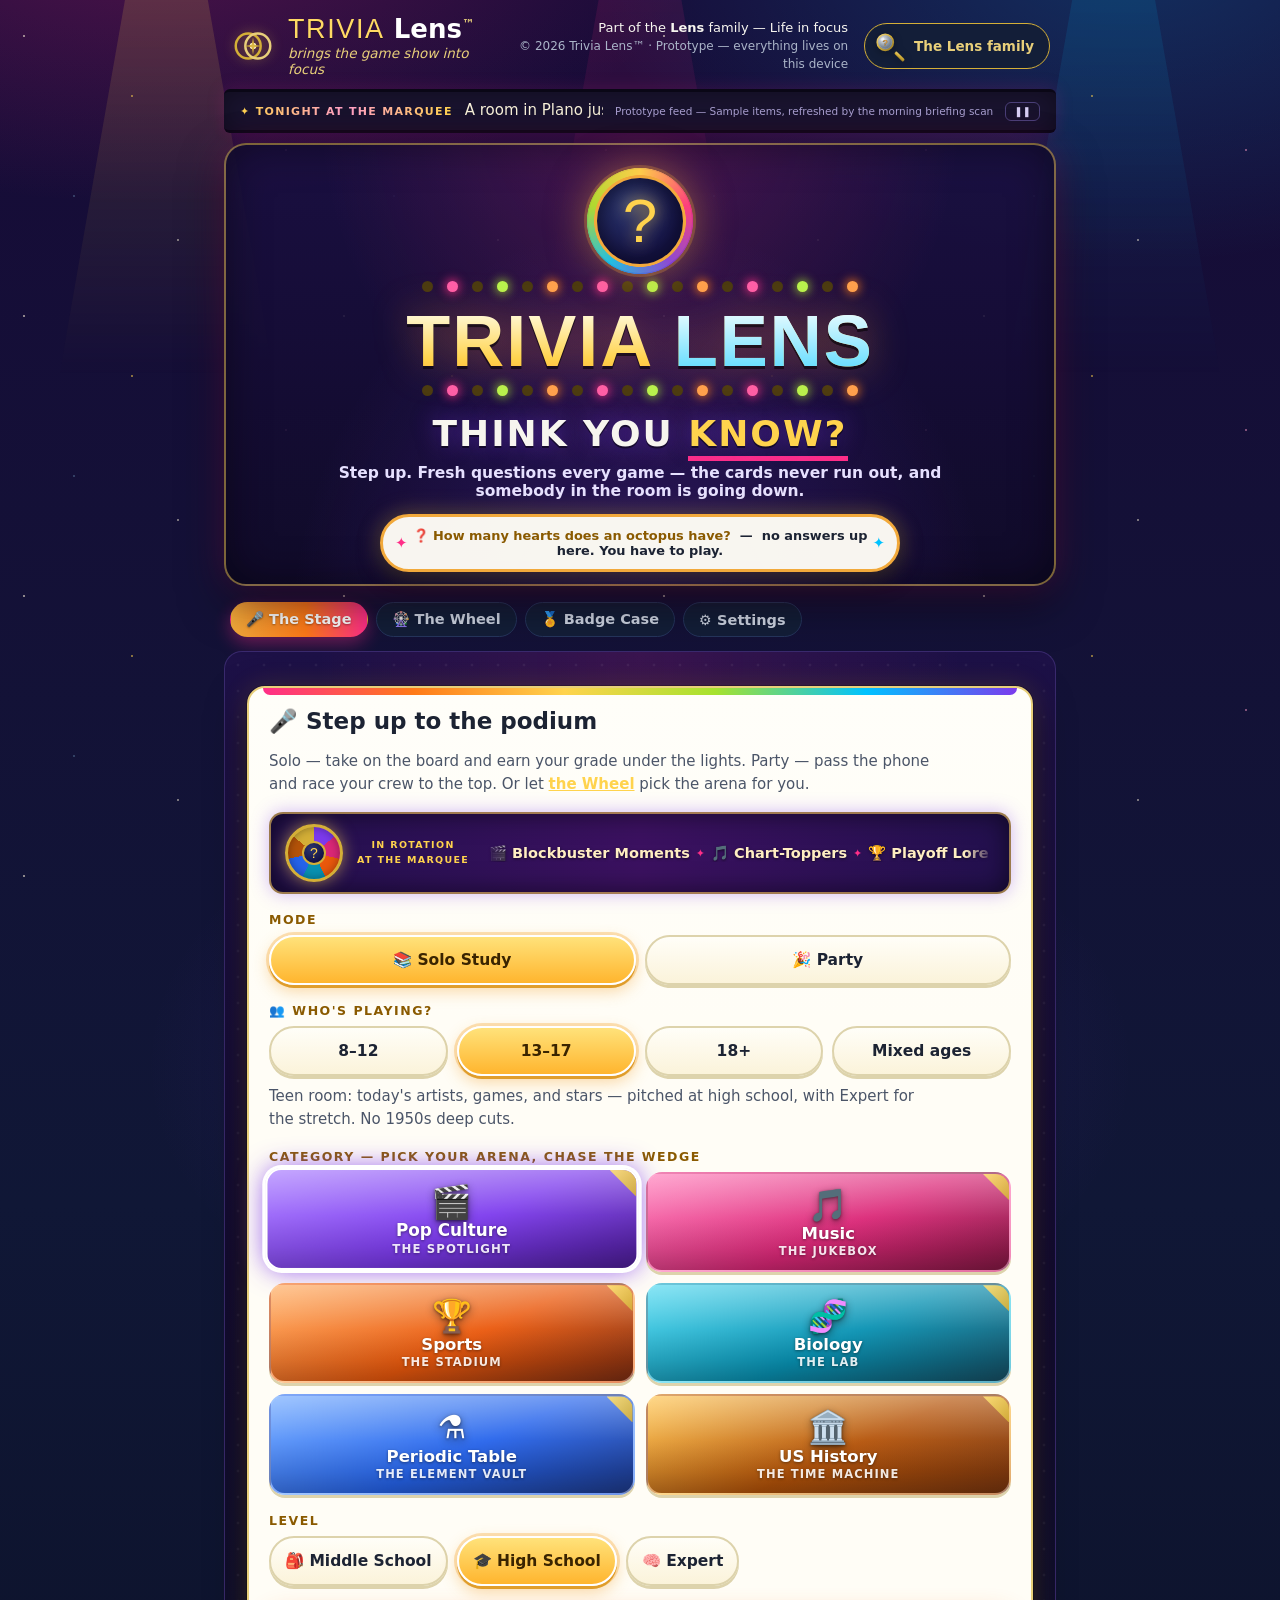
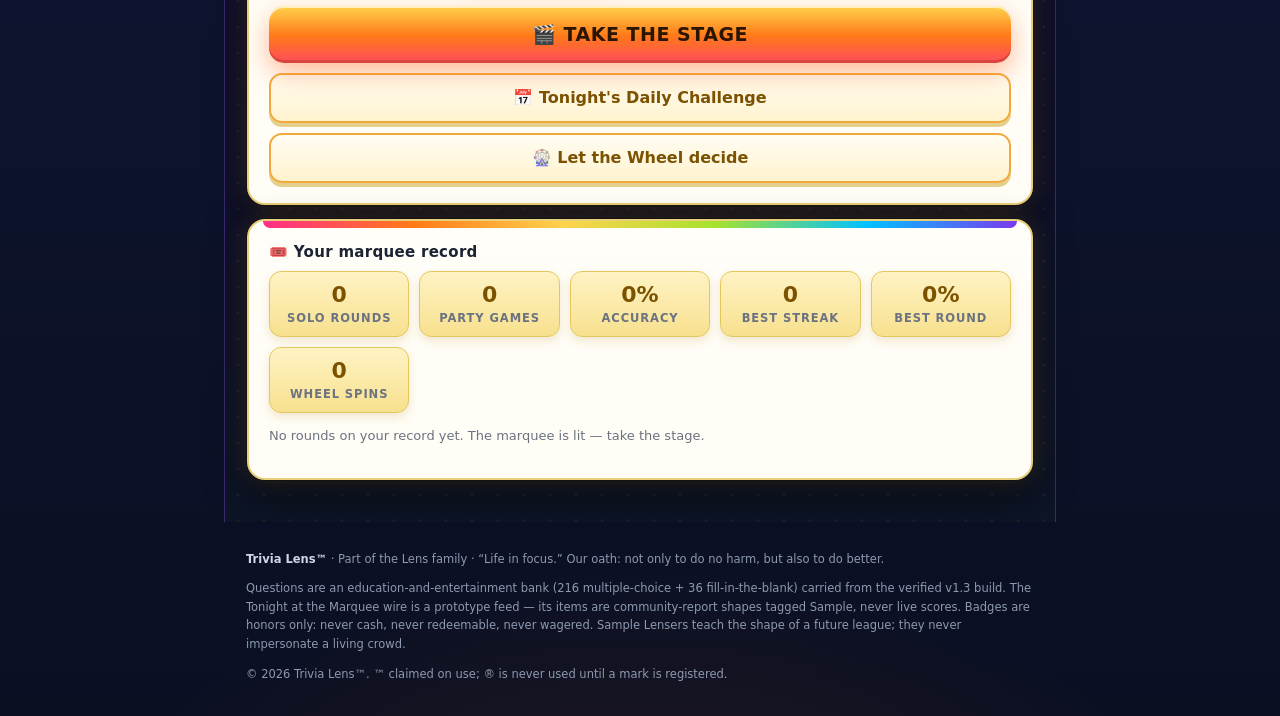
==== index.html @ 1a7205d1 "Add files via upload" ====
<!DOCTYPE html>
<html lang="en">
<head>
<meta charset="UTF-8">
<meta name="viewport" content="width=device-width, initial-scale=1.0">
<title>Trivia Lens™ — brings the game show into focus</title>
<link rel="stylesheet" href="styles.css">
</head>
<body>
<!-- THE FAMILY GLASS, TRIVIA'S WAY: the brass magnifying glass with a question mark
     glowing at its center — the lens that asks. One symbol everywhere the glass appears. -->
<svg width="0" height="0" style="position:absolute" aria-hidden="true">
  <defs>
    <radialGradient id="glassFill" cx="38%" cy="34%" r="80%">
      <stop offset="0%" stop-color="#ffffff" stop-opacity=".92"/>
      <stop offset="55%" stop-color="#dcebf5" stop-opacity=".55"/>
      <stop offset="100%" stop-color="#b9d2e4" stop-opacity=".35"/>
    </radialGradient>
    <linearGradient id="brassGrad" x1="0" y1="0" x2="1" y2="1">
      <stop offset="0%" stop-color="#f0d98c"/><stop offset="45%" stop-color="#d4af37"/><stop offset="100%" stop-color="#9a7b24"/>
    </linearGradient>
    <radialGradient id="wheelSheen" cx="35%" cy="28%" r="85%">
      <stop offset="0%" stop-color="#ffffff" stop-opacity=".30"/>
      <stop offset="45%" stop-color="#ffffff" stop-opacity=".05"/>
      <stop offset="72%" stop-color="#000000" stop-opacity="0"/>
      <stop offset="100%" stop-color="#000000" stop-opacity=".24"/>
    </radialGradient>
    <symbol id="glassQuiz" viewBox="0 0 120 120">
      <g transform="translate(86 86) rotate(45)"><rect x="-4" y="-6" width="46" height="12" rx="6" fill="url(#brassGrad)" stroke="#8a6d1c" stroke-width="1"/></g>
      <circle cx="46" cy="46" r="30" fill="url(#glassFill)"/>
      <circle cx="46" cy="46" r="30" fill="none" stroke="url(#brassGrad)" stroke-width="6.5"/>
      <circle cx="46" cy="46" r="24.5" fill="none" stroke="rgba(255,255,255,.5)" stroke-width="1.2"/>
      <text x="46" y="60" text-anchor="middle" font-family="Impact, 'Arial Black', sans-serif" font-size="34" fill="#f2a93b" stroke="#0d1526" stroke-width=".6">?</text>
      <ellipse cx="35" cy="34" rx="8" ry="5" fill="rgba(255,255,255,.55)" transform="rotate(-32 35 34)"/>
    </symbol>
  </defs>
</svg>
<canvas id="confetti" aria-hidden="true"></canvas>
<div class="stage-beams" aria-hidden="true"><i class="beam b1"></i><i class="beam b2"></i><i class="beam b3"></i></div>

<div class="app" id="appRoot">
  <header class="topbar">
    <div class="brand">
      <svg class="rings" width="46" height="46" viewBox="0 0 48 48" aria-hidden="true">
        <circle cx="19" cy="24" r="13" fill="none" stroke="#d4af37" stroke-width="2.6"/>
        <circle cx="29" cy="24" r="13" fill="none" stroke="#e8cf7a" stroke-width="2.6"/>
        <circle cx="24" cy="24" r="3.4" fill="#fff3c4"/>
        <path d="M24 15 L25.4 22.6 L33 24 L25.4 25.4 L24 33 L22.6 25.4 L15 24 L22.6 22.6 Z" fill="#d4af37" opacity="0.9"/>
      </svg>
      <div class="brandtext">
        <div class="wordmark marquee-word"><span class="wm-nm">Trivia</span> Lens<sup>™</sup></div>
        <div class="brandsub">brings the game show into focus</div>
      </div>
    </div>
    <div class="topmeta">
      <div class="house-line">Part of the <strong>Lens</strong> family — Life in focus</div>
      <div class="copy-line">© 2026 Trivia Lens™ · Prototype — everything lives on this device</div>
    </div>
    <button class="family-btn" id="familyGlassBtn" aria-expanded="false" title="The magnifying glass is the link to the whole product line">
      <svg class="glass-sm" viewBox="0 0 120 120" aria-hidden="true"><use href="#glassQuiz"/></svg>
      <span>The Lens family</span>
    </button>
  </header>

  <div class="family-panel" id="familyPanel" hidden>
    <p class="family-intro">One family, many lenses — every app its own world, all of them <strong>Life in focus</strong>. The glass that asks the questions is kin to these:</p>
    <div class="family-grid">
      <span class="family-item here"><b class="sig sig-trivia"><span class="sig-nm">Trivia</span> <span class="sig-ln">Lens</span></b><i>you're here — the game that lives in a marquee</i></span>
      <a class="family-item" href="https://tariff-lens.netlify.app" target="_blank" rel="noopener"><b class="sig sig-tariff"><span class="sig-nm">Tariff</span> <span class="sig-ln">Lens</span></b><i>live — any price, split: product, tariff, markup</i></a>
      <a class="family-item" href="https://pharmacy-lens.netlify.app" target="_blank" rel="noopener"><b class="sig sig-pharmacy"><span class="sig-nm">Pharmacy</span> <span class="sig-ln">Lens</span></b><i>live — medications, labels, and prices</i></a>
      <a class="family-item" href="https://trail-lens.netlify.app" target="_blank" rel="noopener"><b class="sig sig-trail"><span class="sig-nm">Trail</span> <span class="sig-ln">Lens</span></b><i>live — trails, walks, and flags planted</i></a>
      <a class="family-item" href="https://holy-lens.netlify.app" target="_blank" rel="noopener"><b class="sig sig-holy"><span class="sig-nm">Holy</span> <span class="sig-ln">Lens</span></b><i>live — scripture for every day</i></a>
      <span class="family-item soon"><b class="sig sig-cuisine"><span class="sig-nm">Cuisine</span> <span class="sig-ln">Lens</span></b><i>full prototype built — your kitchen, in focus</i></span>
      <span class="family-item soon"><b class="sig sig-trainer"><span class="sig-nm">Trainer</span> <span class="sig-ln">Lens</span></b><i>full prototype built — your body, in focus</i></span>
      <span class="family-item soon"><b class="sig sig-vitamin"><span class="sig-nm">Vitamin</span> <span class="sig-ln">Lens</span></b><i>full prototype built — labels, stacks, and what's really in it</i></span>
      <span class="family-item soon"><b class="sig sig-paystub"><span class="sig-nm">Pay Stub / Tax</span> <span class="sig-ln">Lens</span></b><i>full prototype built — pay stubs and W-2s, read plain</i></span>
      <span class="family-item soon"><b class="sig sig-election"><span class="sig-nm">Election</span> <span class="sig-ln">Lens</span></b><i>full prototype built — ballots, dates, and what's on yours</i></span>
      <span class="family-item soon"><b class="sig sig-label"><span class="sig-nm">Label</span> <span class="sig-ln">Lens</span></b><i>full prototype built — the dive-deeper, growing up</i></span>
      <span class="family-item soon"><b class="sig sig-party"><span class="sig-nm">Party</span> <span class="sig-ln">Lens</span></b><i>full prototype built — games for the room you're in</i></span>
      <span class="family-item soon"><b class="sig sig-mirror"><span class="sig-nm">Mirror</span> <span class="sig-ln">Lens</span></b><i>full prototype built — your skin, kept as evidence, not verdicts</i></span>
      <span class="family-item soon"><b class="sig sig-news"><span class="sig-nm">News</span> <span class="sig-ln">Lens</span></b><i>full prototype built — every side, in focus</i></span>
    </div>
  </div>

  <!-- TONIGHT AT THE MARQUEE — the living wire -->
  <div class="wire" id="tickerBar" title="Tonight at the Marquee — the trivia wire">
    <span class="wire-label">✦ TONIGHT AT THE MARQUEE</span>
    <div class="wire-track"><span class="wire-text" id="tickerText"></span></div>
    <span class="wire-tag">Prototype feed — Sample items, refreshed by the morning briefing scan</span>
    <button class="wire-pause" id="tickerPause" title="Pause the wire">❚❚</button>
  </div>

  <!-- THE MARQUEE — title screen -->
  <section class="marquee-hero" id="marqueeHero">
    <div class="lens-mark" aria-hidden="true"><span>?</span></div>
    <div class="bulbs" id="bulbsTop" aria-hidden="true"></div>
    <h1 class="marquee-title">TRIVIA <span>LENS</span></h1>
    <div class="bulbs" id="bulbsBottom" aria-hidden="true"></div>
    <p class="hook">Think you <em>know?</em></p>
    <p class="tagline">Step up. Fresh questions every game — the cards never run out, and somebody in the room is going down.</p>
    <div class="teaser" id="teaser"><small>❓ <span class="tq" id="teaserQ">How many hearts does an octopus have?</span> &nbsp;—&nbsp; no answers up here. You have to play.</small></div>
  </section>

  <nav class="tabs" id="mainTabs">
    <button class="tab active" data-view="stage">🎤 The Stage</button>
    <button class="tab" data-view="wheel">🎡 The Wheel</button>
    <button class="tab" data-view="badges">🏅 Badge Case</button>
    <button class="tab" data-view="settings">⚙️ Settings</button>
  </nav>

  <main class="stage-surface">
    <!-- ============ THE STAGE ============ -->
    <section class="view active" id="view-stage">
      <section id="setup" class="card">
        <div id="challengeBanner" class="banner hidden"></div>
        <h2>🎤 Step up to the podium</h2>
        <p class="sub">Solo — take on the board and earn your grade under the lights. Party — pass the phone and race your crew to the top. Or let <button class="linklike" data-goto="wheel">the Wheel</button> pick the arena for you.</p>
        <!-- RESTYLE 2026-10-27: the hype strip — a mini prize wheel that never stops
             spinning beside a ribbon of topics flowing through the marquee. Topics are
             FLUID here: they stream, spin, and rotate in — nothing on this stage sits fixed. -->
        <div class="hype-strip" aria-hidden="true">
          <div class="mini-wheel"><span class="mini-hub">?</span></div>
          <div class="topic-flow">
            <div class="topic-lab">In rotation<br>at the marquee</div>
            <div class="topic-window">
            <div class="topic-track">
              <span>🎬 Blockbuster Moments</span><i>✦</i><span>🎵 Chart-Toppers</span><i>✦</i><span>🏆 Playoff Lore</span><i>✦</i><span>🧬 The Human Body</span><i>✦</i><span>⚗️ Element Mysteries</span><i>✦</i><span>🏛️ Founding Moments</span><i>✦</i><span>🌊 Ocean Life</span><i>✦</i><span>🚀 Space Firsts</span><i>✦</i><span>🍿 Movie Quotes</span><i>✦</i><span>💡 Wild Inventions</span><i>✦</i><span>🗺️ World Landmarks</span><i>✦</i><span>🎮 Game Legends</span><i>✦</i>
              <span>🎬 Blockbuster Moments</span><i>✦</i><span>🎵 Chart-Toppers</span><i>✦</i><span>🏆 Playoff Lore</span><i>✦</i><span>🧬 The Human Body</span><i>✦</i><span>⚗️ Element Mysteries</span><i>✦</i><span>🏛️ Founding Moments</span><i>✦</i><span>🌊 Ocean Life</span><i>✦</i><span>🚀 Space Firsts</span><i>✦</i><span>🍿 Movie Quotes</span><i>✦</i><span>💡 Wild Inventions</span><i>✦</i><span>🗺️ World Landmarks</span><i>✦</i><span>🎮 Game Legends</span><i>✦</i>
            </div>
            </div>
          </div>
        </div>
        <div class="lbl">Mode</div>
        <div class="seg" id="modeSeg">
          <button data-mode="solo" class="on">📚 Solo Study</button>
          <button data-mode="party">🎉 Party</button>
        </div>
        <div id="partyOpts" class="hidden">
          <div class="lbl">Players (2–4)</div>
          <div class="players" id="playerInputs">
            <input id="p1" value="Player 1" maxlength="16" aria-label="Player 1 name">
            <input id="p2" value="Player 2" maxlength="16" aria-label="Player 2 name">
            <input id="p3" value="Player 3" maxlength="16" class="hidden" aria-label="Player 3 name">
            <input id="p4" value="Player 4" maxlength="16" class="hidden" aria-label="Player 4 name">
          </div>
          <div class="seg" id="countSeg">
            <button data-n="2" class="on">2 players</button>
            <button data-n="3">3</button>
            <button data-n="4">4</button>
          </div>
          <div class="lbl">Race to</div>
          <div class="seg" id="targetSeg">
            <button data-t="30">30 pts</button>
            <button data-t="50" class="on">50 pts</button>
            <button data-t="100">100 pts</button>
          </div>
        </div>
        <div class="lbl">👥 Who's playing?</div>
        <div class="seg" id="ageSeg">
          <button data-age="kids">8–12</button>
          <button data-age="teen" class="on">13–17</button>
          <button data-age="adult">18+</button>
          <button data-age="mixed">Mixed ages</button>
        </div>
        <p class="sub" id="ageNote" style="margin-top:9px;">Teen room: today's artists, games, and stars — pitched at high school, with Expert for the stretch. No 1950s deep cuts.</p>
        <div class="lbl">Category — pick your arena, chase the wedge</div>
        <div class="chips" id="catChips"></div>
        <div class="lbl">Level</div>
        <div class="chips" id="lvlChips">
          <button class="chip" data-lvl="Middle School">🎒 Middle School</button>
          <button class="chip on" data-lvl="High School">🎓 High School</button>
          <button class="chip" data-lvl="Expert">🧠 Expert</button>
        </div>
        <button class="bigbtn" id="startBtn">🎬 Take the Stage</button>
        <button class="ghostbtn" id="dailyBtn">📅 Tonight's Daily Challenge</button>
        <button class="ghostbtn" id="wheelBtnSetup">🎡 Let the Wheel decide</button>
      </section>

      <section id="game" class="card hidden">
        <div class="meta"><span id="gMeta"></span><span id="gScore"></span></div>
        <div class="timerbar"><i id="gTimer"></i></div>
        <div class="bar"><i id="gBar"></i></div>
        <div id="turnLine" class="turn"></div>
        <div id="streakLine" class="streak"></div>
        <div class="qtype" id="gType"></div>
        <div class="q" id="gQ"></div>
        <div class="answers" id="gAns"></div>
        <div class="lifelines" id="lifeRow">
          <button id="life5050">✂️ 50 : 50</button>
          <button id="lifeSkip">⏭️ Skip</button>
        </div>
        <div id="gWhy" class="why hidden"></div>
        <button class="bigbtn hidden" id="nextBtn">Next</button>
        <div class="scoreboard" id="board"></div>
      </section>

      <section id="results" class="card hidden">
        <div id="resBody"></div>
        <button class="bigbtn" id="againBtn">Play Again</button>
        <button class="ghostbtn hidden" id="challengeBtn">⚔️ Challenge a Friend</button>
        <button class="ghostbtn" id="shareBtn">📋 Copy My Result</button>
        <button class="bigbtn alt" id="newBtn">New Setup</button>
      </section>

      <section class="card record-card">
        <h3 class="card-h">🎟️ Your marquee record</h3>
        <div class="record-grid" id="recordGrid"></div>
        <div id="historyList"></div>
      </section>
    </section>

    <!-- ============ THE WHEEL ============ -->
    <section class="view" id="view-wheel">
      <div class="viewhead">
        <h2 class="stage-h">The Wheel picks the arena.</h2>
        <p class="sub">Built for the room: one spin, and whatever arena the pointer lands on deals the next round — at the level set on the Stage. The gold wedge is <strong>House Choice</strong>: the room votes, then plays. Solo players can spin too — let fate decide.</p>
      </div>
      <div class="card wheel-card">
        <div class="wheel-stage">
          <div class="wheel-pointer" aria-hidden="true">▼</div>
          <svg id="wheelSvg" viewBox="0 0 320 320" role="img" aria-label="Category wheel with six arenas plus House Choice"></svg>
          <div class="wheel-hub" aria-hidden="true">?</div>
        </div>
        <div class="wheel-result" id="wheelResult" aria-live="polite">The wheel is waiting. Give it a spin.</div>
        <div class="house-picker hidden" id="housePicker">
          <p class="sub">⭐ <strong>House Choice!</strong> The room votes — tap the arena you play:</p>
          <div class="chips" id="houseChips"></div>
        </div>
        <button class="bigbtn" id="spinBtn">🎡 SPIN</button>
        <button class="bigbtn hidden" id="playWheelBtn">▶ Play this arena</button>
        <p class="hint">Spins so far: <b id="wheelSpinCount">0</b> · Wheel rounds played: <b id="wheelRoundCount">0</b>. The wheel changes <em>how</em> the category is chosen — never the banks, the scoring, or the no-repeat rule.</p>
        <div id="wheelHistory"></div>
      </div>
    </section>

    <!-- ============ BADGES ============ -->
    <section class="view" id="view-badges">
      <div class="viewhead">
        <h2 class="stage-h">The Badge Case</h2>
        <p class="sub">Honors you earn under the lights — never bought, never random. Each one certifies a round you actually played, counted from your own on-device record.</p>
      </div>
      <div class="badgegrid" id="badgeGrid"></div>
      <div class="card lensers-card" id="lensersCard">
        <h3 class="card-h">Lensers leagues — <span class="later-tag">Later</span></h3>
        <div id="lensersBody"></div>
      </div>
    </section>

    <!-- ============ SETTINGS ============ -->
    <section class="view" id="view-settings">
      <div class="viewhead">
        <h2 class="stage-h">Settings</h2>
        <p class="sub">Trivia Lens remembers your setup on this device, so the marquee is lit the way you left it.</p>
      </div>
      <div class="card settings-card">
        <label>Your stage name <span class="set-note">used on challenge links and your record</span>
          <input type="text" id="setName" maxlength="24" placeholder="e.g. Scott"></label>
        <div class="lbl">Default level <span class="set-note">the level the Stage opens on</span></div>
        <div class="seg" id="setLvlSeg">
          <button data-lvl="Middle School">🎒 Middle School</button>
          <button data-lvl="High School" class="on">🎓 High School</button>
          <button data-lvl="Expert">🧠 Expert</button>
        </div>
        <label class="toggle-row">Wheel tick sounds
          <span class="set-note">a soft tick as each wedge passes the pointer — your browser may keep it quiet until you tap</span>
          <input type="checkbox" id="setSound"></label>
        <label class="toggle-row">Lensers presence (opt-in)
          <span class="set-note">Off by default, always. Turning it on only previews the league shape in the Badge Case — in this prototype every other Lenser shown is tagged Sample, and nothing leaves this device.</span>
          <input type="checkbox" id="setLensers"></label>
      </div>
      <div class="card settings-card">
        <h3 class="card-h">Your data</h3>
        <p class="hint">Everything — settings, records, badges, history — lives in this browser on this device (localStorage). No account, no upload.</p>
        <div class="row-actions">
          <button class="btn" id="btnExport">Export my record (JSON)</button>
          <button class="btn btn-danger-ghost" id="btnClear">Clear my trivia data</button>
        </div>
        <pre class="export-box" id="exportBox" hidden></pre>
      </div>
    </section>
  </main>

  <footer class="fineprint">
    <p><strong>Trivia Lens™</strong> · Part of the Lens family · “Life in focus.” Our oath: not only to do no harm, but also to do better.</p>
    <p>Questions are an education-and-entertainment bank (216 multiple-choice + 36 fill-in-the-blank) carried from the verified v1.3 build. The Tonight at the Marquee wire is a prototype feed — its items are community-report shapes tagged Sample, never live scores. Badges are honors only: never cash, never redeemable, never wagered. Sample Lensers teach the shape of a future league; they never impersonate a living crowd.</p>
    <p>© 2026 Trivia Lens™. ™ claimed on use; ® is never used until a mark is registered.</p>
  </footer>
</div>
<div class="toast" id="toast" hidden></div>
<script src="data.js"></script>
<script src="app.js"></script>
</body>
</html>
---- styles.css ----
/* Trivia Lens™ — prototype styles.
   House frame: Lens family navy #0d1526 / gold #d4af37 (topbar, family panel, footer stay family).
   RESTYLE 2026-10-27 — THE JACKPOT LAYER: inside that frame, Trivia is the LOUD one.
   Casino / game-show memorability mechanics, borrowed on purpose (see restyle note):
   saturated jewel gradients on a deep-violet stage glow, multicolor marquee chase bulbs,
   glossy candy buttons with shine sweeps, sparkle/star field, wedge-token category cards
   in full arena color, a perpetually spinning mini prize wheel + flowing topic ribbon
   (topics are fluid — they stream and spin in, never fixed), the big board tinted neon
   by the current arena, and celebration sparkle on every correct answer. */
:root{
  --navy:#0d1526; --navy2:#131e38; --navy-deep:#151346; --gold:#d4af37; --gold-soft:#e8cf7a;
  --gold-hot:#ffd34d; --gold-stage:#f2a93b; --paper:#f7f5ef; --ink:#1c2333; --mut:#5a6478;
  --card:#fffdf6; --green:#22c55e; --red:#ef4444;
  --pink:#ff2e88; --tanger:#ff7a18; --lime:#a6e22e; --cyan:#00c2ff; --violet:#7c3aed; --magenta:#e0218a;
  --c-pop:#7c3aed; --c-music:#db2777; --c-sports:#ea580c; --c-bio:#0891b2; --c-elem:#2563eb; --c-hist:#b45309;
  --sans:'Segoe UI',system-ui,-apple-system,'Helvetica Neue',Arial,sans-serif;
  --show:Impact,'Arial Black','Helvetica Neue',Arial,sans-serif;
}
*{box-sizing:border-box}
html,body{margin:0;padding:0}
body{color:var(--ink);font-family:var(--sans);-webkit-font-smoothing:antialiased;overflow-x:hidden;
  background:
    radial-gradient(900px 480px at 12% -4%, rgba(219,39,119,.30), transparent 62%),
    radial-gradient(880px 500px at 88% -2%, rgba(0,194,255,.20), transparent 62%),
    radial-gradient(760px 480px at 50% 46%, rgba(124,58,237,.20), transparent 65%),
    radial-gradient(1050px 720px at 50% 112%, rgba(255,122,24,.14), transparent 60%),
    linear-gradient(180deg,#170b38 0%,#101736 52%,#0a0f22 100%);
  background-color:#0d1526}
/* the sparkle field — a slow-twinkle star layer behind everything */
body::after{content:"";position:fixed;inset:0;z-index:0;pointer-events:none;opacity:.55;
  background-image:
    radial-gradient(2px 2px at 24px 36px, rgba(255,246,218,.95) 50%, transparent 51%),
    radial-gradient(1.6px 1.6px at 132px 96px, rgba(255,211,77,.9) 50%, transparent 51%),
    radial-gradient(1.3px 1.3px at 218px 44px, rgba(255,255,255,.75) 50%, transparent 51%),
    radial-gradient(2.2px 2.2px at 286px 150px, rgba(255,158,199,.85) 50%, transparent 51%),
    radial-gradient(1.4px 1.4px at 74px 196px, rgba(160,225,255,.85) 50%, transparent 51%),
    radial-gradient(1.8px 1.8px at 178px 240px, rgba(255,246,218,.8) 50%, transparent 51%);
  background-size:320px 280px;
  animation:twinkle 3.4s ease-in-out infinite alternate}
@keyframes twinkle{from{opacity:.28}to{opacity:.62}}
.app{max-width:860px;margin:0 auto;min-height:100vh;display:flex;flex-direction:column;position:relative;z-index:1}
button{font-family:var(--sans);cursor:pointer}
input,select{font-family:var(--sans);font-size:15px;padding:8px 10px;border:1px solid #c9c2ae;border-radius:8px;background:#fff;color:var(--ink)}
.hidden{display:none !important}
.sampletag{display:inline-block;background:var(--gold);color:var(--navy);font-size:10px;font-weight:700;letter-spacing:.06em;padding:1px 6px;border-radius:99px;vertical-align:middle;text-transform:uppercase}

/* sweeping spotlights — hotter, more colorful */
.stage-beams{position:fixed;inset:0;pointer-events:none;z-index:0;overflow:hidden}
.stage-beams .beam{position:absolute;top:-12vh;width:22vw;min-width:150px;height:75vh;
  background:linear-gradient(to bottom,rgba(255,211,77,.20),rgba(255,211,77,0) 72%);
  clip-path:polygon(42% 0,58% 0,100% 100%,0 100%);filter:blur(2px);transform-origin:50% 0}
.stage-beams .b1{left:2%;animation:sweep1 11s ease-in-out infinite alternate}
.stage-beams .b2{left:39%;background:linear-gradient(to bottom,rgba(255,46,136,.15),rgba(255,46,136,0) 72%);animation:sweep2 14s ease-in-out infinite alternate}
.stage-beams .b3{right:2%;background:linear-gradient(to bottom,rgba(0,194,255,.15),rgba(0,194,255,0) 72%);animation:sweep1 12s ease-in-out infinite alternate-reverse}
@keyframes sweep1{from{transform:rotate(-13deg)}to{transform:rotate(13deg)}}
@keyframes sweep2{from{transform:rotate(10deg)}to{transform:rotate(-10deg)}}

/* ---------- top bar (house) ---------- */
.topbar{display:flex;justify-content:space-between;align-items:center;gap:16px;padding:14px 20px 10px;color:var(--paper)}
.brand{display:flex;align-items:center;gap:12px}
.rings{flex:none;filter:drop-shadow(0 0 6px rgba(212,175,55,.45))}
.wordmark{font-size:26px;font-weight:800;color:#fff}
.wordmark sup{font-size:12px;color:var(--gold-soft)}
.marquee-word .wm-nm{font-family:var(--show);font-weight:400;text-transform:uppercase;letter-spacing:.06em;color:#ffd964;text-shadow:0 1px 0 rgba(0,0,0,.5);font-size:27px}
.brandsub{font-size:13.5px;color:var(--gold-soft);font-style:italic}
.topmeta{text-align:right;font-size:12px;color:#aab4c8;line-height:1.5}
.topmeta .house-line{color:var(--paper);font-size:13px}
.glass-sm{width:32px;height:32px;flex:none;filter:drop-shadow(0 2px 4px rgba(0,0,0,.4))}
.family-btn{display:flex;align-items:center;gap:9px;background:var(--navy2);border:1.5px solid var(--gold);color:var(--gold-soft);border-radius:99px;padding:6px 15px 6px 8px;font-size:13.5px;font-weight:700;flex:none}
.family-btn:hover{background:#1b2a4a;color:#fff}
.family-panel{margin:10px 14px 0;background:var(--navy2);border:1px solid #2c3d68;border-radius:12px;padding:14px 18px;color:#cfd6e4}
.family-panel[hidden]{display:none}
.family-intro{margin:0 0 10px;font-size:13.5px;line-height:1.5}
.family-intro strong{color:var(--gold-soft)}
.family-grid{display:flex;flex-wrap:wrap;gap:8px}
.family-item{display:flex;flex-direction:column;gap:1px;background:#0d1526;border:1px solid #26355c;border-radius:10px;padding:8px 12px;color:#cfd6e4;text-decoration:none;min-width:150px}
.family-item b{color:#fff;font-size:14px}
.family-item i{font-style:normal;font-size:11.5px;color:#93a1ba}
a.family-item:hover{border-color:var(--gold)}
.family-item.here{border-color:var(--gold);background:#16233f}
.family-item.soon{opacity:.8;border-style:dashed}
.sig{display:inline-block;line-height:1.2;white-space:nowrap}
.sig .sig-ln{color:var(--gold-soft);font-size:.8em;font-weight:700;letter-spacing:.04em}
.sig-cuisine .sig-nm{font-family:'Segoe Print','Bradley Hand',cursive;font-size:19px;font-weight:400;color:#fff}
.sig-tariff{font-family:'Arial Narrow',Arial,sans-serif;font-weight:800;text-transform:uppercase;letter-spacing:.15em;font-size:13.5px;color:#f6efdb}
.sig-pharmacy{font-family:'Arial Rounded MT Bold',Verdana,sans-serif;font-weight:700;font-size:14.5px;color:#a9e2d3}
.sig-trail{font-family:Georgia,serif;font-weight:700;text-transform:uppercase;letter-spacing:.13em;font-size:13px;color:#e2a75e}
.sig-holy{font-family:'Palatino Linotype',Georgia,serif;font-variant:small-caps;font-weight:600;letter-spacing:.06em;font-size:16.5px;color:#f1e6c4}
.sig-label{font-family:'Helvetica Neue',Arial,sans-serif;text-transform:uppercase;letter-spacing:.17em;font-weight:700;font-size:12.5px;color:#e9e5d6}
.sig-trainer{font-family:'Arial Black',Arial,sans-serif;font-style:italic;font-weight:900;text-transform:uppercase;font-size:13px;color:#f4f4ec}
.sig-vitamin{font-family:'Helvetica Neue',Arial,sans-serif;font-weight:700;letter-spacing:.05em;font-size:14px;color:#f2f0e4;border-top:2.5px solid #e8e4d2;padding-top:3px}
.sig-paystub{font-family:'Courier New',monospace;font-weight:700;text-transform:uppercase;letter-spacing:.09em;font-size:12.5px;color:#cfe0b8}
.sig-election{font-family:'Franklin Gothic Medium','Arial Narrow',Arial,sans-serif;font-weight:600;text-transform:uppercase;letter-spacing:.1em;font-size:13.5px;color:#ece7da}
.sig-trivia{font-family:var(--show);font-weight:400;text-transform:uppercase;letter-spacing:.06em;font-size:15px;color:#ffd964;text-shadow:0 1px 0 rgba(0,0,0,.5)}
.sig-trivia .sig-ln{font-size:.85em}
.sig-party{font-family:'Trebuchet MS',Verdana,sans-serif;font-weight:700;letter-spacing:.03em;font-size:14.5px;color:#ffb59d}
.sig-mirror{font-family:Didot,'Bodoni MT',Georgia,serif;font-weight:500;letter-spacing:.09em;font-size:15.5px;color:#f3e9e4}
.sig-news{font-family:Georgia,serif;font-weight:800;letter-spacing:.015em;font-size:15px;color:#f5f2ea}

/* ---------- wire ticker ---------- */
.wire{display:flex;align-items:center;gap:12px;background:#1a1430;border-top:3px solid #0a0716;border-bottom:3px solid #0a0716;color:#f4ecd2;padding:8px 16px;margin:2px 14px 0;border-radius:6px;box-shadow:inset 0 0 24px rgba(0,0,0,.4),0 0 18px rgba(224,33,138,.18)}
.wire-label{font-size:11px;font-weight:700;letter-spacing:.12em;white-space:nowrap;
  background:linear-gradient(90deg,var(--gold-hot),#ff9ec7,var(--gold-hot));-webkit-background-clip:text;background-clip:text;color:transparent}
.wire-track{flex:1;overflow:hidden;min-height:22px}
.wire-text{font-size:15px;color:#f7f0d8;white-space:nowrap;display:inline-block;transition:opacity .45s ease}
.wire-text b{color:var(--gold-hot)}
.wire-tag{font-size:10.5px;color:#a99fd0;white-space:nowrap}
.wire-pause{background:transparent;border:1px solid #4a3f78;color:#d8cff5;border-radius:6px;font-size:10px;padding:3px 8px}

/* ---------- the marquee ---------- */
.marquee-hero{text-align:center;padding:22px 16px 10px;color:var(--paper);position:relative;margin:10px 14px 0;border-radius:22px;
  background:radial-gradient(ellipse at 50% -10%,rgba(255,46,136,.22),transparent 55%),radial-gradient(ellipse at 50% 115%,rgba(124,58,237,.28),transparent 60%),linear-gradient(180deg,rgba(27,16,66,.88),rgba(16,10,40,.88));
  border:2px solid rgba(255,211,77,.45);
  box-shadow:0 0 34px rgba(224,33,138,.22),0 18px 44px rgba(0,0,0,.5),inset 0 0 44px rgba(0,0,0,.45)}
.lens-mark{width:104px;height:104px;margin:2px auto 6px;border-radius:50%;border:9px solid var(--gold-stage);
  background:radial-gradient(circle at 35% 30%,#2a3570,var(--navy-deep) 68%);
  display:flex;align-items:center;justify-content:center;position:relative;isolation:isolate;
  box-shadow:0 0 0 4px rgba(242,169,59,.25),0 0 40px rgba(242,169,59,.5),inset 0 0 24px rgba(0,0,0,.55);
  animation:markPulse 2.6s ease-in-out infinite}
/* a rainbow casino ring slowly circling the family glass */
.lens-mark::after{content:"";position:absolute;inset:-17px;border-radius:50%;z-index:-1;
  background:conic-gradient(from 0deg,#ffd34d,#ff2e88,#7c3aed,#00c2ff,#a6e22e,#ffd34d);
  -webkit-mask:radial-gradient(closest-side,transparent 76%,#000 77%,#000 88%,transparent 89%);
          mask:radial-gradient(closest-side,transparent 76%,#000 77%,#000 88%,transparent 89%);
  opacity:.85;animation:ringSpin 16s linear infinite}
@keyframes ringSpin{to{transform:rotate(360deg)}}
.lens-mark span{font-family:var(--show);font-size:62px;line-height:1;color:var(--gold-hot);text-shadow:0 0 16px rgba(255,211,77,.85)}
@keyframes markPulse{0%,100%{box-shadow:0 0 0 4px rgba(242,169,59,.22),0 0 30px rgba(242,169,59,.4),inset 0 0 24px rgba(0,0,0,.55)}50%{box-shadow:0 0 0 6px rgba(242,169,59,.32),0 0 56px rgba(242,169,59,.7),inset 0 0 24px rgba(0,0,0,.55)}}
.bulbs{display:flex;justify-content:center;gap:14px;height:16px;margin:8px auto;max-width:520px}
.bulbs i{width:11px;height:11px;border-radius:50%;background:#4a3a10;flex:none;transition:background .1s,box-shadow .1s}
/* multicolor chase — every sixth bulb takes a different jewel color */
.bulbs i.on{background:var(--gold-hot);box-shadow:0 0 10px 2px rgba(255,211,77,.75)}
.bulbs i:nth-child(6n+2).on{background:#ff5ea8;box-shadow:0 0 10px 2px rgba(255,46,136,.7)}
.bulbs i:nth-child(6n+3).on{background:#4dd8ff;box-shadow:0 0 10px 2px rgba(0,194,255,.7)}
.bulbs i:nth-child(6n+4).on{background:#b8f34d;box-shadow:0 0 10px 2px rgba(166,226,46,.65)}
.bulbs i:nth-child(6n+5).on{background:#b78bff;box-shadow:0 0 10px 2px rgba(124,58,237,.75)}
.bulbs i:nth-child(6n).on{background:#ffa14d;box-shadow:0 0 10px 2px rgba(255,122,24,.7)}
.marquee-title{font-family:var(--show);font-size:clamp(46px,10.5vw,72px);letter-spacing:2px;text-transform:uppercase;line-height:1;margin:4px 0;
  background:linear-gradient(180deg,#fff8d6 5%,#ffd34d 34%,#ff7a18 68%,#ff2e88 105%);
  background-size:100% 220%;-webkit-background-clip:text;background-clip:text;color:transparent;
  filter:drop-shadow(0 3px 0 rgba(0,0,0,.55)) drop-shadow(0 0 20px rgba(255,150,50,.4));
  animation:titleShimmer 5.5s ease-in-out infinite alternate}
@keyframes titleShimmer{from{background-position:50% 0%}to{background-position:50% 62%}}
.marquee-title span{background:linear-gradient(180deg,#eafcff 5%,#4dd8ff 45%,#2563eb 105%);background-size:100% 220%;-webkit-background-clip:text;background-clip:text;color:transparent}
.hook{margin:12px 0 0;font-size:clamp(25px,5.8vw,36px);font-weight:900;letter-spacing:2px;color:var(--paper);text-transform:uppercase;text-shadow:0 2px 0 rgba(0,0,0,.5),0 0 22px rgba(124,58,237,.5)}
.hook em{font-style:normal;color:var(--gold-hot);border-bottom:5px solid var(--pink);padding-bottom:2px}
.tagline{color:#e6e0ff;font-size:15.5px;margin:10px auto 0;font-weight:600;max-width:56ch}
.teaser{margin:14px auto 2px;max-width:520px;background:rgba(255,253,246,.97);color:var(--ink);border:3px solid var(--gold-stage);border-radius:999px;padding:11px 18px;font-size:15.5px;font-weight:800;box-shadow:0 8px 24px rgba(0,0,0,.4),0 0 22px rgba(255,211,77,.35);transition:opacity .35s;min-height:48px;display:flex;align-items:center;justify-content:center;text-align:center;position:relative}
.teaser::before,.teaser::after{content:"✦";position:absolute;color:var(--pink);font-size:15px;animation:sparkPulse 1.6s ease-in-out infinite alternate}
.teaser::before{left:12px}.teaser::after{right:12px;color:var(--cyan);animation-delay:.8s}
@keyframes sparkPulse{from{opacity:.35;transform:scale(.8) rotate(0deg)}to{opacity:1;transform:scale(1.2) rotate(24deg)}}
.teaser.fade{opacity:.15}
.teaser .tq{color:#8a5a00}

/* ---------- tabs ---------- */
.tabs{display:flex;flex-wrap:wrap;gap:8px;padding:16px 20px 0}
.tab{background:var(--navy2);color:#cfd6e4;border:1px solid #26355c;border-radius:99px;padding:8px 15px;font-size:14.5px;font-weight:600}
.tab:hover{border-color:var(--gold)}
.tab.active{background:linear-gradient(90deg,var(--gold-stage),var(--tanger) 55%,var(--pink));color:#fff;border-color:transparent;font-weight:800;box-shadow:0 6px 18px rgba(255,46,136,.4);text-shadow:0 1px 2px rgba(0,0,0,.35)}

/* ---------- stage surface & cards ---------- */
.stage-surface{flex:1;margin:14px 14px 0;border-radius:18px 18px 0 0;padding:20px 22px 28px;
  background:
    radial-gradient(rgba(255,255,255,.055) 1.2px, transparent 1.7px) 0 0/26px 26px,
    radial-gradient(ellipse at 50% 0%,rgba(255,46,136,.13),transparent 55%),
    linear-gradient(180deg,#1d1147,#120b31 42%,#0d1526);
  border:1px solid #3a2a6e;border-bottom:none;color:var(--paper)}
.view{display:none}.view.active{display:block}
.viewhead{margin-bottom:12px}
.viewhead .sub,.sub{color:#c9cdea;font-size:15px;line-height:1.55;max-width:70ch}
.stage-h{font-family:var(--show);font-weight:400;letter-spacing:.05em;text-transform:uppercase;font-size:27px;margin:0 0 4px;color:#fff;text-shadow:0 0 18px rgba(255,46,136,.35)}
.card{background:linear-gradient(180deg,#fffef9,var(--card) 30%);color:var(--ink);border-radius:18px;padding:20px;margin:14px 0;position:relative;
  border:2px solid #e8cf7a;
  box-shadow:0 0 0 1px rgba(0,0,0,.25),0 0 26px rgba(255,180,60,.16),0 16px 38px rgba(0,0,0,.55)}
.card::before{content:"";position:absolute;top:0;left:14px;right:14px;height:7px;border-radius:0 0 8px 8px;
  background:linear-gradient(90deg,var(--pink),var(--tanger),var(--gold-hot),var(--lime),var(--cyan),var(--violet))}
.card.pop{animation:pop .35s ease}.card.shake{animation:shake .4s ease}
@keyframes pop{0%{transform:scale(1)}40%{transform:scale(1.015)}100%{transform:scale(1)}}
@keyframes shake{0%,100%{transform:translateX(0)}25%{transform:translateX(-7px)}75%{transform:translateX(7px)}}
.card h2{margin:0 0 6px;font-size:23px;font-weight:900}
.card .sub{color:#4b5568}
.card-h{margin:2px 0 10px;font-size:15px;letter-spacing:.02em}
.lbl{font-size:12.5px;font-weight:900;letter-spacing:1.5px;text-transform:uppercase;color:#8a5a00;margin:18px 0 8px}
.lbl:first-child{margin-top:0}
.seg{display:flex;gap:9px;flex-wrap:wrap}
.seg button{flex:1;min-width:110px}
button.chip,.seg button{appearance:none;border:2.5px solid #ddd3ac;background:linear-gradient(180deg,#fffef8,#fbf3da);color:var(--ink);border-radius:999px;padding:11px 14px;font-size:15.5px;font-weight:700;cursor:pointer;min-height:50px;box-shadow:0 3px 0 #ddd3ac;transition:transform .12s ease,box-shadow .12s ease}
button.chip:hover,.seg button:hover{transform:translateY(-2px)}
button.chip.on,.seg button.on{border-color:#fff;background:linear-gradient(180deg,#ffe27a,#ffb52e);color:#3a2400;box-shadow:0 0 0 3px rgba(242,169,59,.35),0 6px 16px rgba(242,169,59,.45),0 3px 0 #c98f1b}
.chips{display:flex;flex-wrap:wrap;gap:9px}

/* ---------- the hype strip: fluid topics, live on the home card ---------- */
.hype-strip{display:flex;align-items:center;gap:14px;margin:14px 0 2px;padding:10px 14px;border-radius:14px;overflow:hidden;position:relative;
  background:linear-gradient(90deg,#22104d,#3b1160 50%,#22104d);border:2px solid rgba(255,211,77,.55);
  box-shadow:inset 0 0 26px rgba(0,0,0,.55),0 0 18px rgba(124,58,237,.35)}
/* the mini prize wheel — the app's own 7-wedge wheel in miniature (six arena colors
   + the gold House wedge), spinning forever: topics never sit still on this stage */
.mini-wheel{width:58px;height:58px;flex:none;border-radius:50%;position:relative;
  border:3px solid var(--gold);box-shadow:0 0 16px rgba(255,211,77,.55),inset 0 0 10px rgba(0,0,0,.35);
  background:conic-gradient(var(--c-pop) 0deg 51.4deg,var(--c-music) 51.4deg 102.9deg,var(--c-sports) 102.9deg 154.3deg,var(--c-bio) 154.3deg 205.7deg,var(--c-elem) 205.7deg 257.1deg,var(--c-hist) 257.1deg 308.6deg,var(--gold) 308.6deg 360deg);
  animation:wheelSpin 22s linear infinite}
@keyframes wheelSpin{to{transform:rotate(360deg)}}
.mini-hub{position:absolute;top:50%;left:50%;transform:translate(-50%,-50%);width:24px;height:24px;border-radius:50%;
  background:radial-gradient(circle at 35% 30%,#2a3570,var(--navy-deep) 70%);border:2px solid var(--gold);
  color:var(--gold-hot);font-family:var(--show);font-size:14px;display:flex;align-items:center;justify-content:center}
.topic-flow{flex:1;display:flex;align-items:center;gap:14px;min-width:0}
.topic-window{flex:1;overflow:hidden;min-width:0;
  -webkit-mask-image:linear-gradient(90deg,transparent,#000 6%,#000 94%,transparent);mask-image:linear-gradient(90deg,transparent,#000 6%,#000 94%,transparent)}
.topic-lab{flex:none;font-size:9.5px;font-weight:900;letter-spacing:.14em;text-transform:uppercase;color:var(--gold-hot);line-height:1.5;text-align:center}
.topic-track{display:inline-flex;align-items:center;white-space:nowrap;will-change:transform;animation:topicFlow 30s linear infinite}
.topic-track span{font-size:14.5px;font-weight:800;color:#ffeec2;padding:0 6px;text-shadow:0 1px 3px rgba(0,0,0,.6)}
.topic-track i{font-style:normal;font-size:11px;color:var(--pink)}
.topic-track i:nth-of-type(3n){color:var(--cyan)}.topic-track i:nth-of-type(4n){color:var(--lime)}
@keyframes topicFlow{from{transform:translateX(0)}to{transform:translateX(-50%)}}

/* ---------- category chips: glossy wedge tokens in full arena color ---------- */
#catChips,#houseChips{display:grid;grid-template-columns:1fr 1fr;gap:11px}
#catChips .chip,#houseChips .chip{border-radius:16px;padding:14px 10px 12px;display:flex;flex-direction:column;align-items:center;gap:1px;min-height:98px;justify-content:center;position:relative;overflow:hidden;color:#fff;border:2.5px solid rgba(255,255,255,.35);text-shadow:0 1px 3px rgba(0,0,0,.45)}
#catChips .chip::after,#houseChips .chip::after{content:"";position:absolute;inset:0;pointer-events:none;
  background:linear-gradient(180deg,rgba(255,255,255,.34),rgba(255,255,255,.05) 46%,rgba(0,0,0,.10) 78%,rgba(0,0,0,.22))}
/* the wedge notch — a small gold wedge pinned to each token's corner, the collectible motif */
#catChips .chip::before,#houseChips .chip::before{content:"";position:absolute;top:0;right:0;width:26px;height:26px;z-index:1;
  background:linear-gradient(135deg,#ffe27a,#d4af37);clip-path:polygon(0 0,100% 0,100% 100%);opacity:.92}
#catChips .cat-ico,#houseChips .cat-ico{font-size:32px;line-height:1.1;filter:drop-shadow(0 3px 4px rgba(0,0,0,.45));position:relative;z-index:1}
#catChips .cat-name,#houseChips .cat-name{font-size:16.5px;font-weight:900;position:relative;z-index:1}
#catChips .cat-nick,#houseChips .cat-nick{font-size:11.5px;font-weight:800;letter-spacing:1.1px;text-transform:uppercase;opacity:.88;position:relative;z-index:1}
#catChips .cat-0,#houseChips .cat-0{background:linear-gradient(155deg,#a678ff,var(--c-pop) 55%,#4c1d95)}
#catChips .cat-1,#houseChips .cat-1{background:linear-gradient(155deg,#ff7ab8,var(--c-music) 55%,#831843)}
#catChips .cat-2,#houseChips .cat-2{background:linear-gradient(155deg,#ffab5e,var(--c-sports) 55%,#7c2d12)}
#catChips .cat-3,#houseChips .cat-3{background:linear-gradient(155deg,#4dd8f0,var(--c-bio) 55%,#164e63)}
#catChips .cat-4,#houseChips .cat-4{background:linear-gradient(155deg,#6ea8ff,var(--c-elem) 55%,#1e3a8a)}
#catChips .cat-5,#houseChips .cat-5{background:linear-gradient(155deg,#ffc44d,var(--c-hist) 55%,#78350f)}
#catChips .cat-0.on,#houseChips .cat-0.on{box-shadow:0 0 0 3px #fff,0 0 26px rgba(124,58,237,.85);border-color:#fff;transform:translateY(-3px) scale(1.02)}
#catChips .cat-1.on,#houseChips .cat-1.on{box-shadow:0 0 0 3px #fff,0 0 26px rgba(219,39,119,.85);border-color:#fff;transform:translateY(-3px) scale(1.02)}
#catChips .cat-2.on,#houseChips .cat-2.on{box-shadow:0 0 0 3px #fff,0 0 26px rgba(234,88,12,.85);border-color:#fff;transform:translateY(-3px) scale(1.02)}
#catChips .cat-3.on,#houseChips .cat-3.on{box-shadow:0 0 0 3px #fff,0 0 26px rgba(8,145,178,.85);border-color:#fff;transform:translateY(-3px) scale(1.02)}
#catChips .cat-4.on,#houseChips .cat-4.on{box-shadow:0 0 0 3px #fff,0 0 26px rgba(37,99,235,.85);border-color:#fff;transform:translateY(-3px) scale(1.02)}
#catChips .cat-5.on,#houseChips .cat-5.on{box-shadow:0 0 0 3px #fff,0 0 26px rgba(180,83,9,.85);border-color:#fff;transform:translateY(-3px) scale(1.02)}

/* ---------- big glossy candy buttons ---------- */
.bigbtn{appearance:none;width:100%;border:0;border-radius:15px;padding:17px;margin-top:20px;position:relative;overflow:hidden;
  background:linear-gradient(180deg,#ffd34d 0%,var(--tanger) 52%,var(--pink) 130%);color:#2a1500;font-size:19px;font-weight:900;letter-spacing:.5px;text-transform:uppercase;cursor:pointer;
  box-shadow:0 10px 26px rgba(255,110,40,.45),inset 0 2px 0 rgba(255,255,255,.65),inset 0 -3px 0 rgba(120,40,0,.28);
  animation:ctaGlow 2.8s ease-in-out infinite alternate}
@keyframes ctaGlow{from{box-shadow:0 10px 22px rgba(255,110,40,.35),inset 0 2px 0 rgba(255,255,255,.65),inset 0 -3px 0 rgba(120,40,0,.28)}to{box-shadow:0 10px 32px rgba(255,46,136,.5),inset 0 2px 0 rgba(255,255,255,.65),inset 0 -3px 0 rgba(120,40,0,.28)}}
.bigbtn::after{content:"";position:absolute;top:0;bottom:0;left:-70%;width:45%;pointer-events:none;
  background:linear-gradient(105deg,transparent,rgba(255,255,255,.5),transparent);transform:skewX(-18deg);
  animation:shineSweep 3.6s ease-in-out infinite}
@keyframes shineSweep{0%,55%{left:-70%}85%,100%{left:130%}}
.bigbtn.alt{background:linear-gradient(180deg,#fff6d8,#e9e2c8);animation:none;box-shadow:0 6px 16px rgba(0,0,0,.18),inset 0 2px 0 rgba(255,255,255,.7)}
.bigbtn.alt::after{display:none}
.bigbtn:active{transform:scale(.99)}
.bigbtn:disabled{opacity:.5;cursor:default;animation:none}
.ghostbtn{appearance:none;width:100%;border:2.5px solid var(--gold-stage);border-radius:13px;padding:13px;margin-top:10px;background:linear-gradient(180deg,#fffdf2,#fff3cf);color:#7a5200;font-size:16px;font-weight:800;cursor:pointer;min-height:50px;box-shadow:0 4px 0 rgba(201,162,39,.5);transition:transform .12s ease,box-shadow .12s ease}
.ghostbtn:hover{transform:translateY(-2px);box-shadow:0 6px 0 rgba(201,162,39,.5),0 0 18px rgba(242,169,59,.4)}
.banner{background:#ffedb8;border:2.5px solid var(--gold-stage);border-radius:12px;padding:12px 14px;margin-bottom:14px;font-size:15px;color:#5c4200}
.players input{width:100%;padding:12px;border:2.5px solid #ddd3ac;border-radius:12px;font-size:16px;margin-bottom:8px;min-height:50px}
.linklike{background:none;border:none;color:var(--gold-hot);font-weight:700;text-decoration:underline;font-size:inherit;padding:0}
.hint{font-size:13px;color:var(--mut);line-height:1.5}
.stage-surface .card .hint{color:#6b7280}
.btn{background:#fff;border:1.5px solid var(--navy);color:var(--navy);border-radius:99px;padding:8px 16px;font-size:14px;font-weight:700}
.btn-danger-ghost{border-color:#c08a7d;color:#b3402f;background:transparent}
.row-actions{display:flex;gap:10px;align-items:center;flex-wrap:wrap;margin-top:12px}

/* ---------- game board ---------- */
.meta{display:flex;justify-content:space-between;align-items:center;font-size:13.5px;font-weight:700;color:#6b7280;margin-bottom:6px;gap:10px}
.turn{font-weight:900;color:#8a5a00;font-size:17px;min-height:22px;text-align:center}
.bar{height:10px;background:#e8e2cc;border-radius:99px;overflow:hidden;margin:10px 0 4px;box-shadow:inset 0 1px 3px rgba(0,0,0,.2)}
.bar i{display:block;height:100%;background:linear-gradient(90deg,var(--violet),var(--pink),var(--tanger),var(--gold-hot));width:0%;transition:width .3s}
.timerbar{height:10px;background:#eee9d6;border-radius:99px;overflow:hidden;margin:8px 0 2px;box-shadow:inset 0 1px 3px rgba(0,0,0,.2)}
.timerbar i{display:block;height:100%;background:linear-gradient(90deg,#4ade80,var(--lime));width:100%}
.timerbar i.low{background:linear-gradient(90deg,#f87171,var(--red))}
.streak{font-size:15px;font-weight:900;color:#c2410c;min-height:21px;text-align:center}
.streak.hot{animation:pulse .5s ease infinite alternate}
@keyframes pulse{from{transform:scale(1)}to{transform:scale(1.08)}}
.lifelines{display:flex;gap:9px;margin:12px 0 2px}
.lifelines button{flex:1;appearance:none;border:2.5px dashed #c9a227;background:#fff8e0;color:#6b5200;border-radius:12px;padding:11px;font-size:15px;font-weight:800;cursor:pointer;min-height:50px}
.lifelines button:disabled{opacity:.35;cursor:default}
.scoreboard{display:flex;flex-wrap:wrap;gap:10px;margin-top:16px}
.scoreboard .p{flex:1 1 40%;text-align:center;background:linear-gradient(180deg,#fdf6d8,#f3e5ae);border:2.5px solid #ddd3a8;border-bottom:9px solid #c9a227;border-radius:12px 12px 6px 6px;padding:9px 10px 7px;font-size:14.5px;box-shadow:0 6px 14px rgba(0,0,0,.15)}
.scoreboard .p b{display:block;font-size:21px;color:#7a5200;line-height:1.15}
.scoreboard .p.act{border-color:var(--gold-stage);border-bottom-color:#8a5a00;background:linear-gradient(180deg,#fff3c4,#ffe27a);box-shadow:0 0 24px rgba(242,169,59,.75);transform:translateY(-3px)}
.scoreboard .p.act::before{content:"● ON STAGE";display:block;font-size:10.5px;font-weight:900;letter-spacing:1.4px;color:#b91c1c;margin-bottom:2px}
.qtype{font-size:12px;font-weight:900;letter-spacing:1.8px;color:#8a5a00;text-transform:uppercase;text-align:center;margin-top:8px}
/* the big board — neon frame tinted by the current arena (--catc set by a cosmetic JS hook) */
.q{font-size:clamp(21px,5vw,26px);font-weight:800;line-height:1.35;margin:8px 0 16px;text-align:center;color:#fff8e7;border-radius:16px;padding:20px 16px;
  background:linear-gradient(180deg,#2b1a63,var(--navy-deep) 75%);
  border:3.5px solid var(--catc,var(--gold-stage));
  box-shadow:0 0 26px var(--catc,var(--gold-stage)),inset 0 0 30px rgba(0,0,0,.55)}
/* dealt-in: each new question slides down, answers cascade in like cards on the felt */
#game.deal .q{animation:qIn .45s cubic-bezier(.2,.9,.3,1.2)}
#game.deal .ans{animation:ansIn .38s ease both}
#game.deal .ans:nth-child(2){animation-delay:.06s}
#game.deal .ans:nth-child(3){animation-delay:.12s}
#game.deal .ans:nth-child(4){animation-delay:.18s}
@keyframes qIn{from{opacity:0;transform:translateY(-14px) scale(.97)}to{opacity:1;transform:none}}
@keyframes ansIn{from{opacity:0;transform:translateX(-16px)}to{opacity:1;transform:none}}
.answers{display:grid;grid-template-columns:minmax(0,1fr);gap:11px;counter-reset:ans}
.ans{appearance:none;text-align:left;border:2.5px solid #d8c98a;border-radius:14px;position:relative;padding:14px 14px 14px 56px;font-size:16.5px;font-weight:700;color:var(--ink);cursor:pointer;width:100%;min-height:54px;counter-increment:ans;
  background:linear-gradient(180deg,#fffef8,#f8efc9);box-shadow:0 5px 0 #cbbd82,0 10px 18px rgba(0,0,0,.16);transition:transform .12s ease,box-shadow .12s ease}
.ans:hover:not(:disabled){transform:translateY(-2px);box-shadow:0 7px 0 #cbbd82,0 0 18px var(--catc,rgba(242,169,59,.55))}
.ans::before{content:counter(ans,upper-alpha);position:absolute;left:12px;top:50%;transform:translateY(-50%);width:31px;height:31px;border-radius:50%;
  background:linear-gradient(160deg,#3a2470,var(--navy-deep));color:var(--gold-hot);display:flex;align-items:center;justify-content:center;font-weight:900;font-size:15px;
  box-shadow:0 0 0 2px rgba(212,175,55,.55),0 2px 5px rgba(0,0,0,.35)}
.ans.right{border-color:var(--green);background:linear-gradient(180deg,#eafff1,#bbf7d0);box-shadow:0 5px 0 #86efac,0 0 24px rgba(34,197,94,.55)}
.ans.right::before{background:linear-gradient(160deg,#4ade80,#15803d);color:#fff;box-shadow:0 0 0 2px rgba(34,197,94,.5)}
/* celebration sparkles bursting off a correct answer */
.ans.right::after{content:"✦";position:absolute;right:14px;top:50%;color:#eab308;font-size:20px;pointer-events:none;animation:sparkBurst .7s ease-out both}
@keyframes sparkBurst{0%{opacity:0;transform:translateY(-50%) scale(.3) rotate(0deg)}35%{opacity:1}100%{opacity:0;transform:translateY(-160%) scale(1.5) rotate(50deg)}}
.ans.wrong{border-color:var(--red);background:linear-gradient(180deg,#fff1f1,#fecaca);box-shadow:0 5px 0 #fca5a5}
.ans.wrong::before{background:linear-gradient(160deg,#f87171,#b91c1c);color:#fff;box-shadow:0 0 0 2px rgba(239,68,68,.5)}
.ans.gone{visibility:hidden}
.ans:disabled{cursor:default}
.fibrow{display:flex;gap:9px;min-width:0}
.fibrow input{flex:1;min-width:0;padding:14px;border:2.5px solid #cfc69e;border-radius:12px;font-size:16.5px;min-height:54px}
.fibrow button{appearance:none;flex:none;border:0;border-radius:12px;padding:0 20px;background:linear-gradient(180deg,var(--gold-hot),var(--gold-stage));color:#2a1c00;font-size:16.5px;font-weight:900;cursor:pointer}
.why{margin-top:14px;font-size:15px;line-height:1.45;color:#374151;background:#fdf6d8;border:2px solid #e7d488;border-radius:12px;padding:12px 14px}
.grade{font-size:80px;font-weight:900;text-align:center;color:var(--navy-deep);line-height:1;width:144px;height:144px;margin:6px auto 0;border-radius:50%;display:flex;align-items:center;justify-content:center;
  border:9px solid transparent;
  background:radial-gradient(circle at 35% 30%,#fff8e0,#ffedb8 70%) padding-box,conic-gradient(from 20deg,#ff2e88,#ff7a18,#ffd34d,#a6e22e,#00c2ff,#7c3aed,#ff2e88) border-box;
  box-shadow:0 0 38px rgba(242,169,59,.6)}
.pct{text-align:center;font-size:20px;font-weight:800;margin-top:13px}
.verdict{text-align:center;color:#4b5568;margin-top:6px;font-size:15px;line-height:1.45}
.review{margin-top:14px;display:grid;gap:10px}
.rev{border:1.5px solid #e3ddc9;border-radius:12px;padding:11px 13px;font-size:14.5px}
.rev .rq{font-weight:800;margin-bottom:4px}
.rev .ok{color:#15803d;font-weight:800}.rev .no{color:#dc2626;font-weight:800}
.winner{text-align:center;font-size:29px;font-weight:900;color:var(--navy-deep);padding:12px 6px}
.standings{margin:14px 0 0;padding:0;list-style:none}
.standings li{display:flex;justify-content:space-between;padding:10px 6px;border-bottom:2px solid #f0e6bd;font-size:16.5px;font-weight:700}

/* ---------- record ---------- */
.record-grid{display:grid;grid-template-columns:repeat(auto-fill,minmax(120px,1fr));gap:10px;margin-bottom:8px}
.rec-stat{background:linear-gradient(180deg,#fff3c4,#f7e08e);border:1.5px solid #e0c75e;border-radius:12px;padding:10px;text-align:center;box-shadow:0 4px 10px rgba(180,130,20,.18)}
.rec-stat b{display:block;font-size:22px;color:#7a5200}
.rec-stat span{font-size:11.5px;font-weight:800;letter-spacing:.08em;text-transform:uppercase;color:#6b7280}
.hist-row{font-size:13.5px;padding:6px 2px;border-bottom:1px dashed #ddd2ae;color:#4b5568}
.hist-row b{color:var(--ink)}

/* ---------- wheel ---------- */
.wheel-card{text-align:center}
.wheel-stage{position:relative;width:320px;max-width:88vw;margin:10px auto 4px}
/* a slowly rotating dashed light ring + a warm glow disc behind the wheel */
.wheel-stage::before{content:"";position:absolute;inset:-17px;border-radius:50%;pointer-events:none;
  border:3px dashed rgba(212,175,55,.55);animation:ringSpin 44s linear infinite}
.wheel-stage::after{content:"";position:absolute;inset:-30px;border-radius:50%;pointer-events:none;z-index:-1;
  background:radial-gradient(circle,rgba(255,180,60,.30),rgba(224,33,138,.12) 55%,transparent 72%)}
#wheelSvg{width:100%;height:auto;display:block;filter:drop-shadow(0 14px 26px rgba(0,0,0,.5)) saturate(1.18)}
#wheelRotor{transition:transform 3.4s cubic-bezier(.12,.75,.16,1)}
#wheelSvg path.landed{animation:wedgeGlow .85s ease-in-out 3}
@keyframes wedgeGlow{0%,100%{filter:brightness(1)}50%{filter:brightness(1.65) saturate(1.3)}}
.wheel-pointer{position:absolute;top:-11px;left:50%;transform:translateX(-50%);font-size:30px;color:var(--gold-hot);z-index:3;text-shadow:0 2px 6px rgba(0,0,0,.6),0 0 14px rgba(255,211,77,.8);animation:pointerBob 1.5s ease-in-out infinite alternate}
@keyframes pointerBob{from{margin-top:0}to{margin-top:4px}}
.wheel-hub{position:absolute;top:50%;left:50%;transform:translate(-50%,-50%);width:64px;height:64px;border-radius:50%;background:radial-gradient(circle at 35% 30%,#2a3570,var(--navy-deep) 70%);border:5px solid var(--gold-stage);color:var(--gold-hot);font-family:var(--show);font-size:32px;display:flex;align-items:center;justify-content:center;z-index:2;isolation:isolate;box-shadow:0 0 22px rgba(242,169,59,.65)}
.wheel-hub::before{content:"";position:absolute;inset:-11px;border-radius:50%;z-index:-1;
  background:conic-gradient(from 40deg,#ffd34d,#ff2e88,#7c3aed,#00c2ff,#ffd34d);
  -webkit-mask:radial-gradient(closest-side,transparent 72%,#000 73%,#000 88%,transparent 89%);
          mask:radial-gradient(closest-side,transparent 72%,#000 73%,#000 88%,transparent 89%);
  opacity:.9;animation:ringSpin 18s linear infinite reverse}
.wheel-result{font-size:19px;font-weight:900;color:var(--navy-deep);min-height:28px;margin-top:10px}
.wheel-result .arena-name{color:#8a5a00}
.house-picker{margin-top:10px;text-align:left}
.wheel-hist{font-size:13.5px;color:#4b5568;padding:5px 2px;border-bottom:1px dashed #ddd2ae;text-align:left}

/* ---------- badges ---------- */
.badgegrid{display:grid;grid-template-columns:repeat(auto-fill,minmax(230px,1fr));gap:14px;margin-top:6px}
.badgecard{background:linear-gradient(180deg,#fffef9,var(--card) 30%);border:2px solid #e7dcba;border-radius:12px;padding:16px;text-align:center;box-shadow:0 8px 22px rgba(0,0,0,.35);color:var(--ink);position:relative}
.medallion{width:72px;height:72px;margin:2px auto 10px;border-radius:50%;display:flex;align-items:center;justify-content:center;font-size:31px;background:radial-gradient(circle at 35% 28%,#3a4a6e,var(--navy2) 70%);border:3px solid #55648c;color:#7787ab}
.badgecard.earned .medallion{background:radial-gradient(circle at 35% 28%,#fff3b0,var(--gold-stage) 62%,#b87f1e);border-color:#8a5a00;color:var(--navy);box-shadow:0 0 20px rgba(242,169,59,.75);position:relative;overflow:hidden}
.badgecard.earned .medallion::after{content:"";position:absolute;top:0;bottom:0;left:-80%;width:45%;
  background:linear-gradient(105deg,transparent,rgba(255,255,255,.55),transparent);transform:skewX(-18deg);animation:shineSweep 4.2s ease-in-out infinite}
.badgecard h4{font-size:17px;margin:0 0 4px}
.badgecard p{font-size:13px;color:var(--mut);line-height:1.5;margin:0}
.badgecard .progress{margin-top:8px;font-size:12.5px;font-weight:700;color:#8a5a00}
.badgecard .earned-on{margin-top:8px;font-size:12.5px;font-weight:700;color:#2e7d4f}
.later-tag{background:#4a3f78;color:#e6dfff;border-radius:99px;font-size:11px;font-weight:800;padding:2px 9px;letter-spacing:.06em;text-transform:uppercase}
.lenser-row{display:flex;justify-content:space-between;gap:10px;padding:8px 4px;border-bottom:1px dashed #ddd2ae;font-size:14.5px}

/* ---------- settings ---------- */
.settings-card label{display:block;font-weight:600;font-size:14.5px;margin:12px 0}
.settings-card label input[type=text]{display:block;margin-top:5px;width:min(320px,100%)}
.set-note{display:block;font-weight:400;font-size:12.5px;color:var(--mut);margin-top:2px}
.toggle-row{display:flex !important;justify-content:space-between;align-items:flex-start;gap:14px}
.toggle-row input[type=checkbox]{width:22px;height:22px;accent-color:var(--gold-stage);flex:none;margin-top:2px}
.export-box{background:#0d1526;color:#cfe0b8;border-radius:10px;padding:12px;font-size:12px;overflow:auto;max-height:260px;text-align:left}

.fineprint{margin:0 14px;padding:16px 22px 22px;color:#8d99b0;font-size:11.5px;line-height:1.6}
.fineprint strong{color:#cfd6e4}
.toast{position:fixed;left:50%;bottom:26px;transform:translateX(-50%);background:var(--navy);color:var(--gold-soft);border:1.5px solid var(--gold);border-radius:99px;padding:10px 22px;font-size:14.5px;font-weight:600;z-index:60;box-shadow:0 10px 30px rgba(0,0,0,.45)}
.toast[hidden]{display:none}
#confetti{position:fixed;inset:0;pointer-events:none;z-index:50}

@media (max-width:720px){
  .topbar{flex-direction:column;align-items:flex-start}
  .topmeta{text-align:left}
  .wire-tag{display:none}
  .stage-surface{padding:16px 13px 24px}
  #catChips,#houseChips{grid-template-columns:1fr 1fr}
  .topic-lab{display:none}
  .marquee-hero{margin:8px 8px 0}
}
@media (prefers-reduced-motion: reduce){
  .stage-beams .beam,.lens-mark,.lens-mark::after,.wheel-hub::before,.mini-wheel,.topic-track,
  .marquee-title,.bigbtn,.bigbtn::after,.badgecard.earned .medallion::after,.wheel-pointer,
  .wheel-stage::before,.teaser::before,.teaser::after,body::after,#game.deal .q,#game.deal .ans,
  .ans.right::after,#wheelSvg path.landed{animation:none !important}
  #wheelRotor{transition-duration:.4s}
}
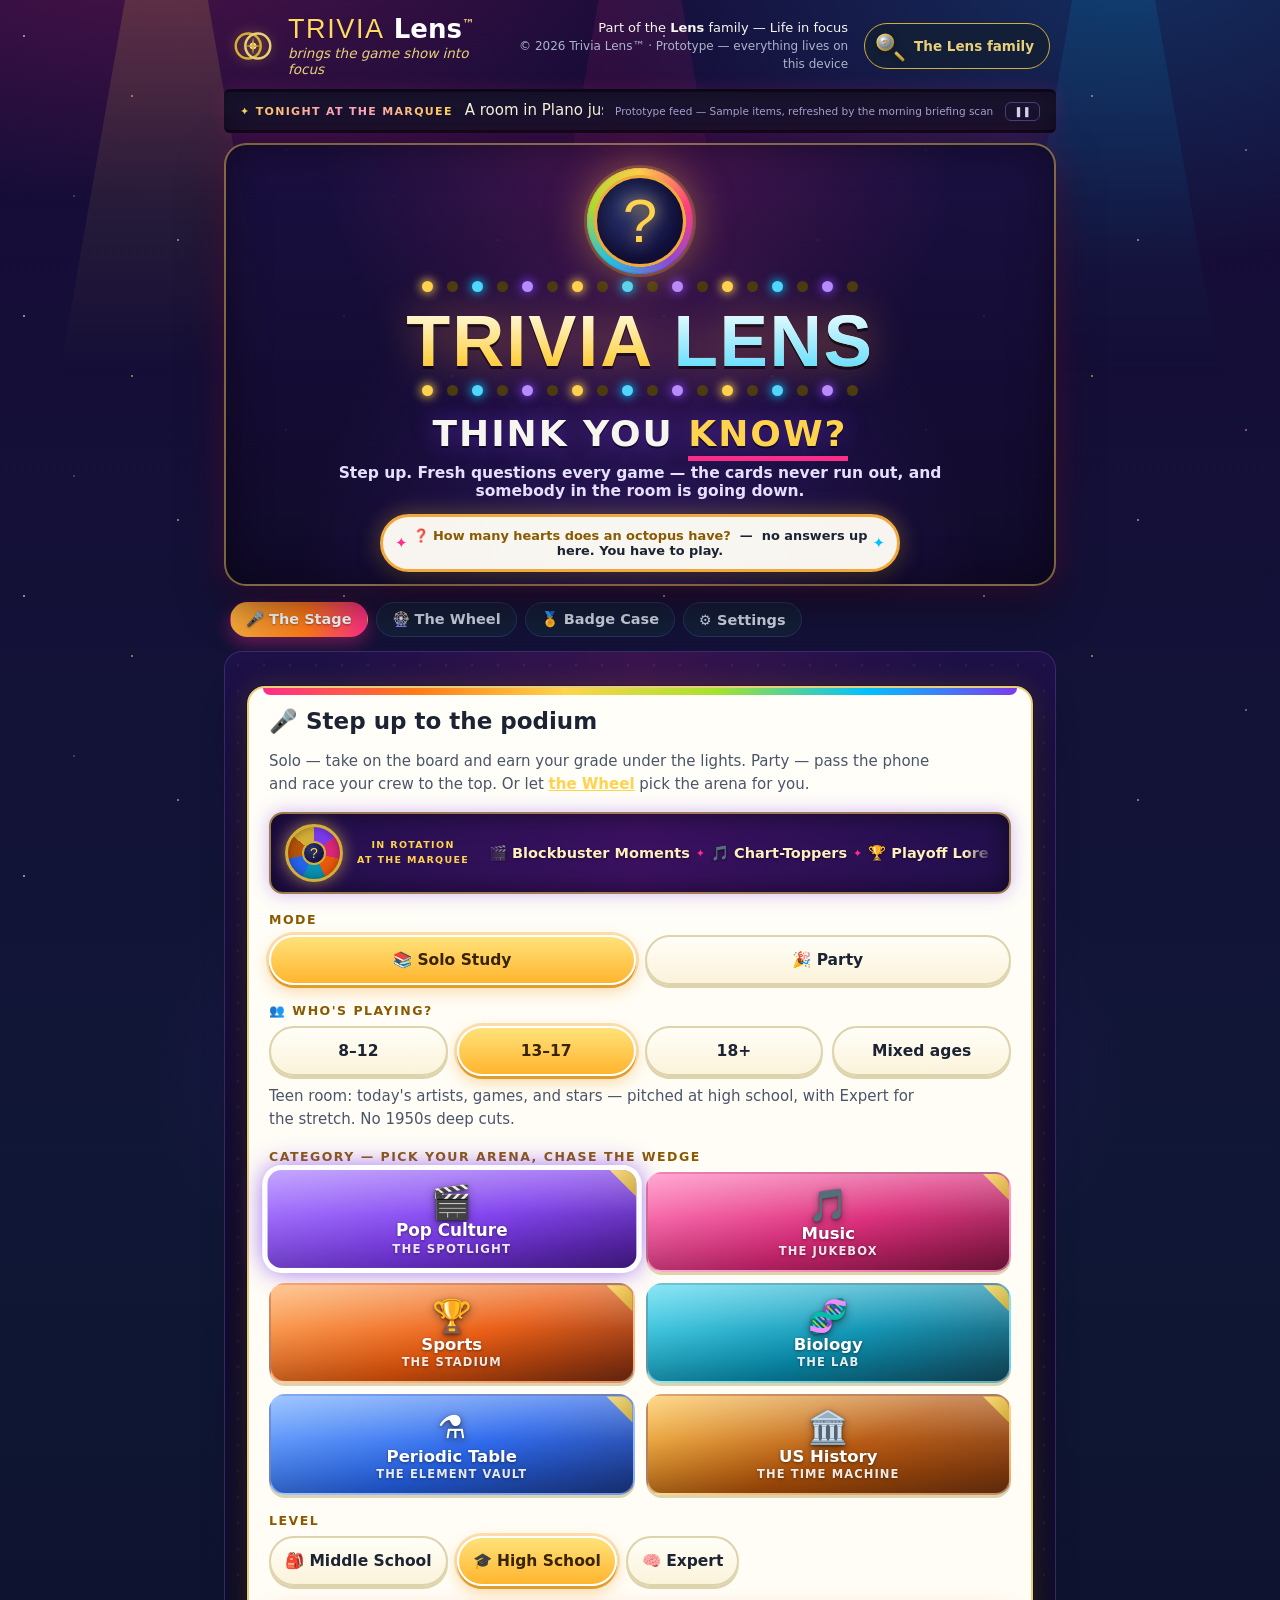
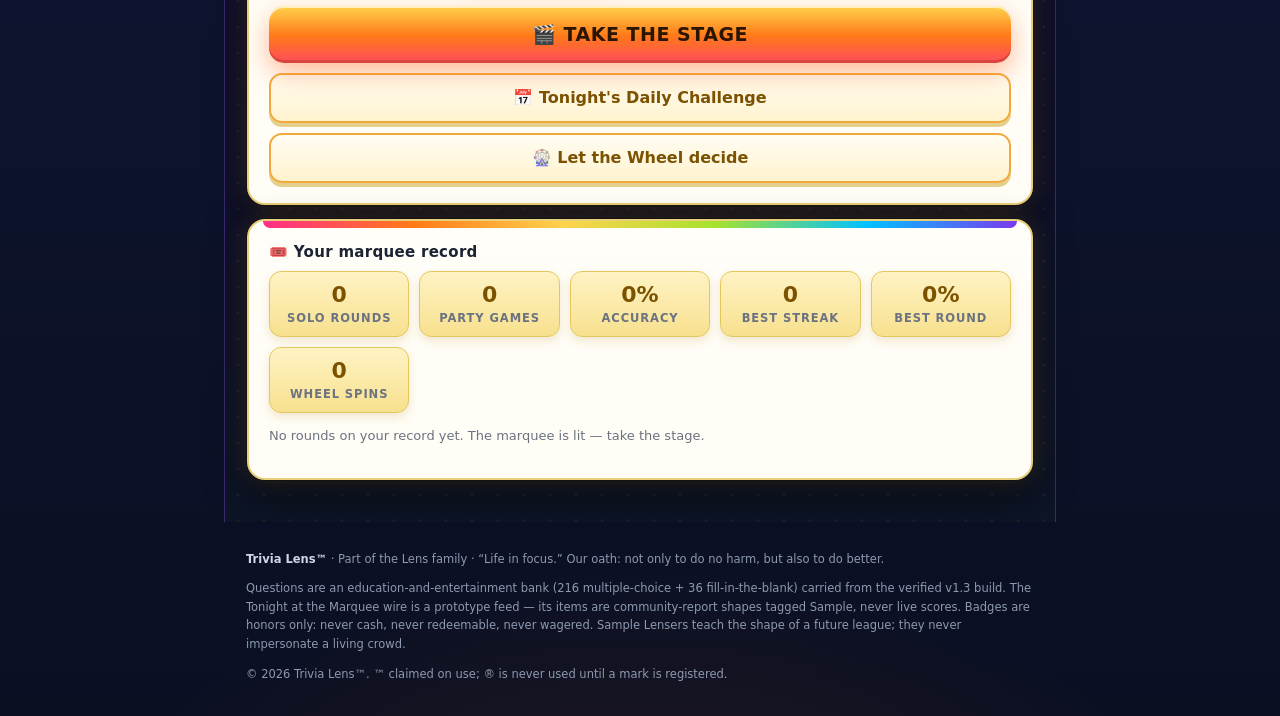
==== commit 1616d3a7: "Add privacy policy, terms of service, and web app manifest (launch-readiness fix, Nov 12)" ====
--- a/index.html
+++ b/index.html
@@ -5,6 +5,7 @@
 <meta name="viewport" content="width=device-width, initial-scale=1.0">
 <title>Trivia Lens™ — brings the game show into focus</title>
 <link rel="stylesheet" href="styles.css">
+<link rel="manifest" href="/manifest.json">
 </head>
 <body>
 <!-- THE FAMILY GLASS, TRIVIA'S WAY: the brass magnifying glass with a question mark
